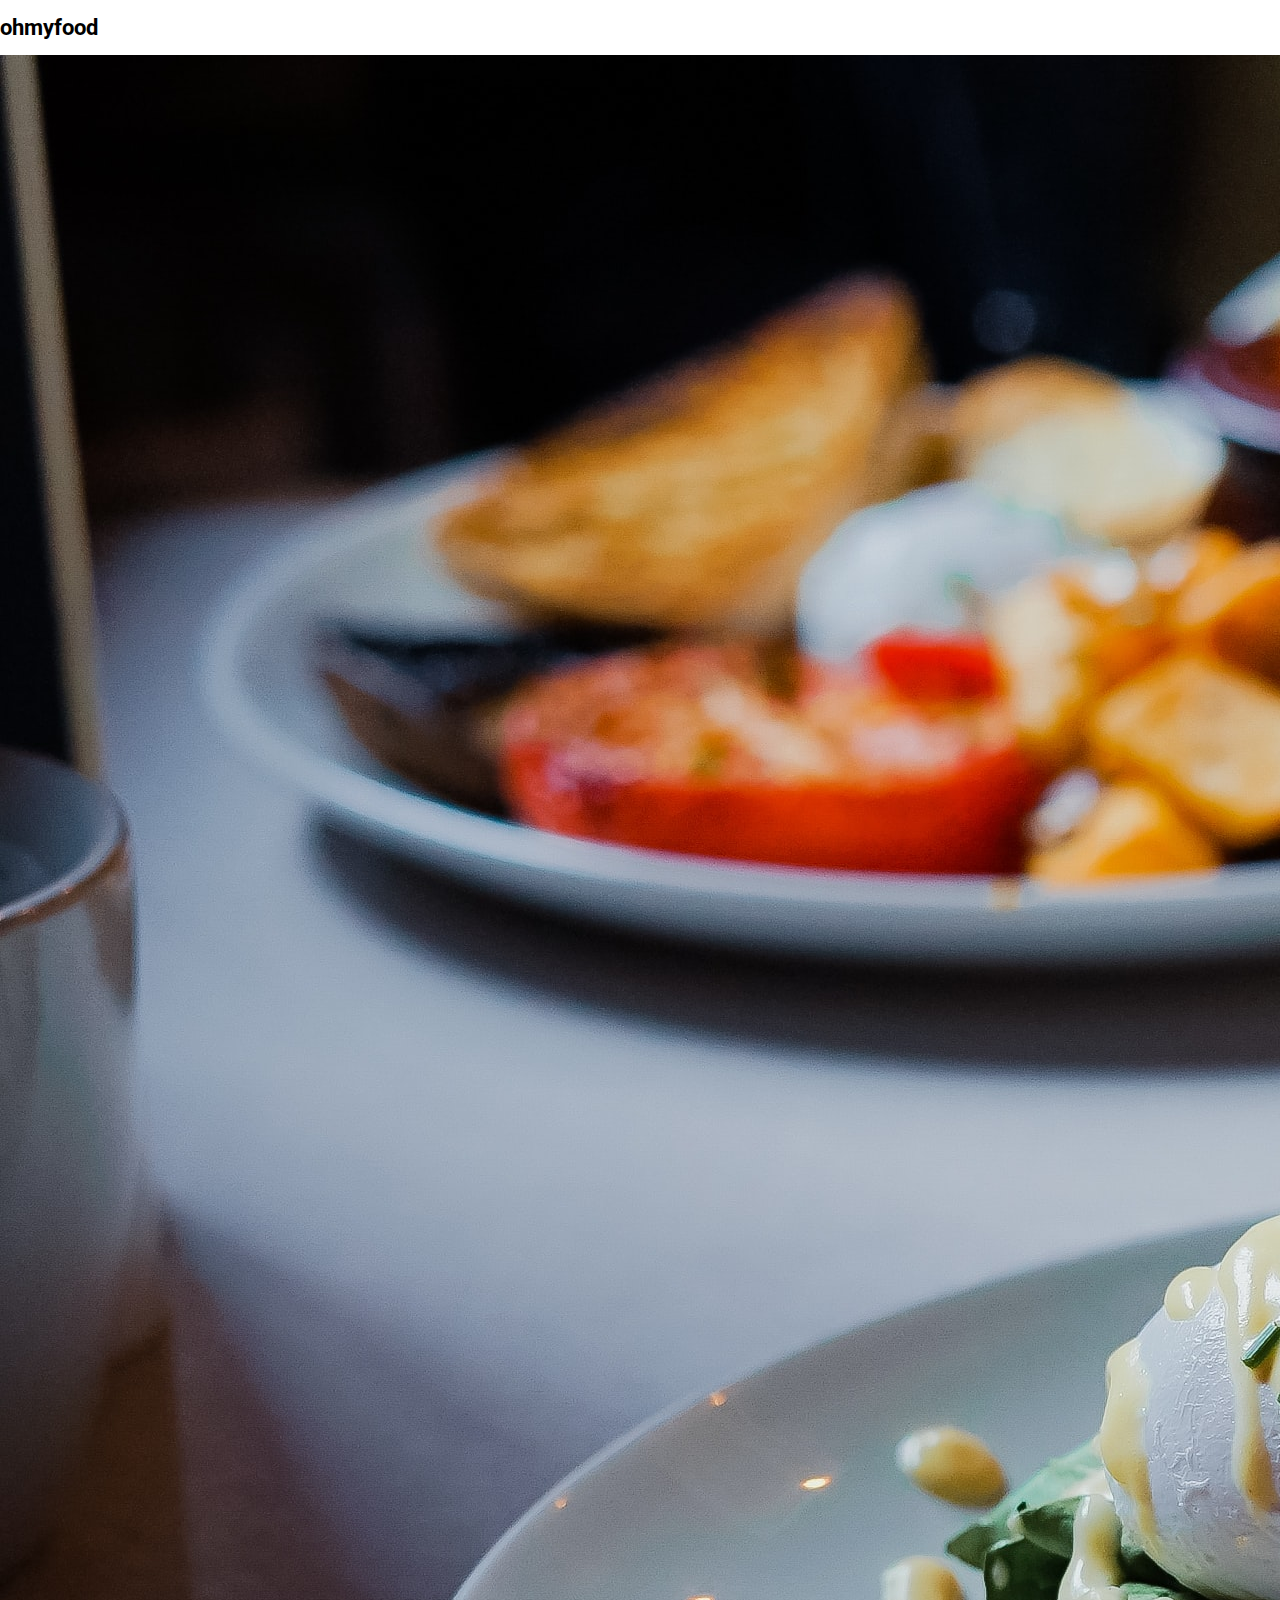
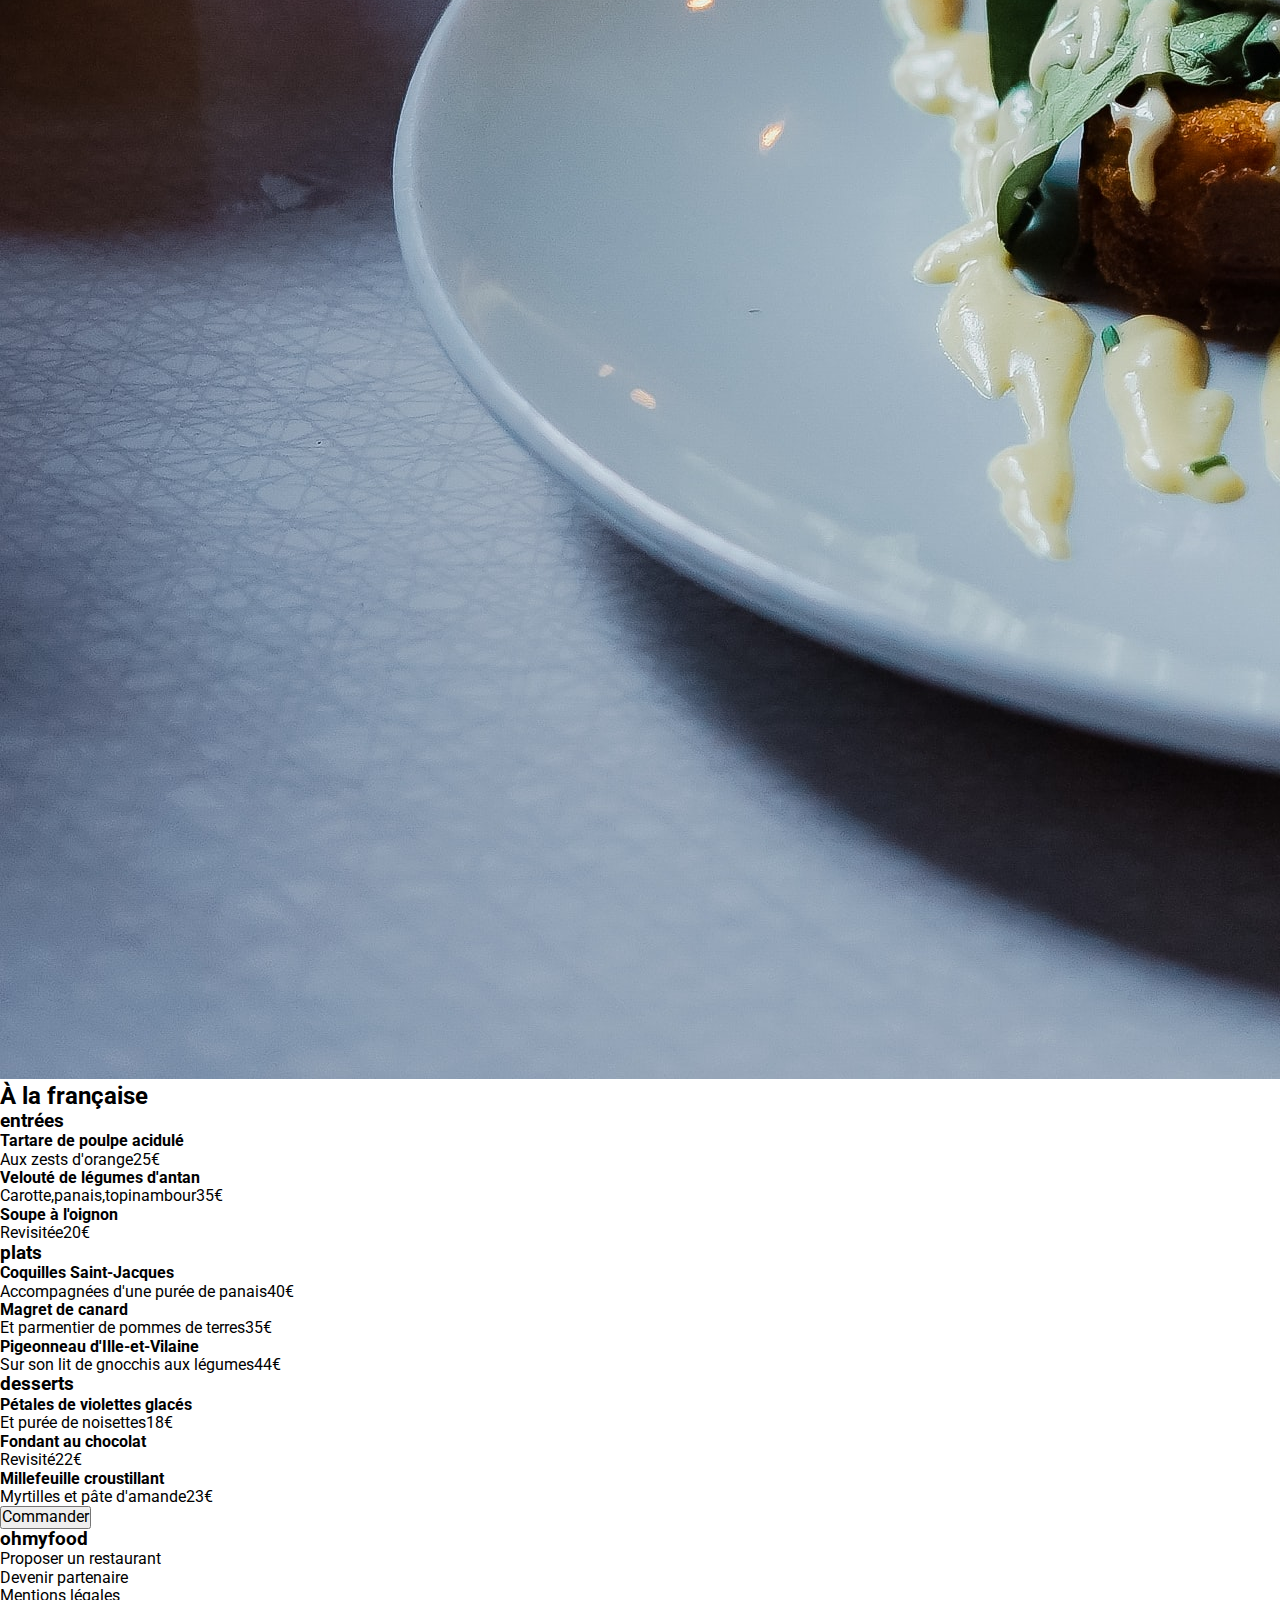
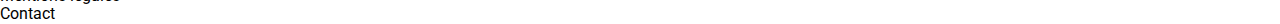
==== alafrancaise.html @ 88480c71 "Toute les pages créer" ====
<!DOCTYPE html>
<html lang="fr">
  <head>
    <meta charset="UTF-8" />
    <meta http-equiv="X-UA-Compatible" content="IE=edge" />
    <meta name="viewport" content="width=device-width, initial-scale=1.0" />
    <link rel="preconnect" href="https://fonts.googleapis.com" />
    <link rel="preconnect" href="https://fonts.gstatic.com" crossorigin />
    <link rel="preconnect" href="https://fonts.googleapis.com" />
    <link rel="preconnect" href="https://fonts.gstatic.com" crossorigin />
    <link
      href="https://fonts.googleapis.com/css2?family=Roboto&display=swap"
      rel="stylesheet"
    />
    <link
      rel="stylesheet"
      href="https://cdnjs.cloudflare.com/ajax/libs/font-awesome/6.1.1/css/all.min.css"
      integrity="sha512-KfkfwYDsLkIlwQp6LFnl8zNdLGxu9YAA1QvwINks4PhcElQSvqcyVLLD9aMhXd13uQjoXtEKNosOWaZqXgel0g=="
      crossorigin="anonymous"
      referrerpolicy="no-referrer"
    />
    <link
      href="https://fonts.googleapis.com/css2?family=Shrikhand&display=swap"
      rel="stylesheet"
    />
    <link
      rel="stylesheet"
      href="https://cdnjs.cloudflare.com/ajax/libs/font-awesome/6.1.1/css/all.min.css"
      integrity="sha512-KfkfwYDsLkIlwQp6LFnl8zNdLGxu9YAA1QvwINks4PhcElQSvqcyVLLD9aMhXd13uQjoXtEKNosOWaZqXgel0g=="
      crossorigin="anonymous"
      referrerpolicy="no-referrer"
    />
    <link rel="stylesheet" href="/css/normalize.css" />
    <link rel="stylesheet" href="/css/Cards.css" />
    <title>Ohmyfood</title>
  </head>
  <body>
    <header>
      <h1><a href="index.html"><i class="fa-solid fa-arrow-left"></i></a>ohmyfood</h1>
    </header>
    <main>
        <section>
            <article class="cards">
              <img src="img/toa-heftiba.jpg" alt="toa-heftiba" />
              <div class="container">
                <div class="cards_entete">
                    <h2>À la française</h2>
                    <i class="fa-regular fa-heart regu"></i>
                    <i class="fa-solid fa-heart solid"></i>
                </div>
                <div class="list">
                    <h3>entrées</h3>
                    <nav>
                    <ul>
                            <li><a href="#"><h4>Tartare de poulpe acidulé</h4>
                            <p class="space">Aux zests d'orange<span>25€</span></p></a></li>

                            <li><a href="#"><h4>Velouté de légumes d'antan</h4>
                            <p class="space">Carotte,panais,topinambour<span>35€</span></p></a></li>

                            <li><a href="#"><h4>Soupe à l'oignon</h4>
                            <p class="space">Revisitée<span>20€</span></p></a></li>
                    </ul>
                    </nav>
                    <h3>plats</h3>
                    <nav>
                    <ul>

                            <li><a href="#"><h4>Coquilles Saint-Jacques</h4>
                            <p class="space">Accompagnées d'une purée de panais<span>40€</span></p></a></li>

                            <li><a href="#"><h4>Magret de canard</h4>
                            <p class="space">Et parmentier de pommes de terres<span>35€</span></p></a></li>

                            <li><a href="#"><h4>Pigeonneau d'Ille-et-Vilaine</h4>
                            <p class="space">Sur son lit de gnocchis aux légumes<span>44€</span></p></a></li>
                    </ul>
                    </nav>
                    <h3>desserts</h3>
                    <nav>
                    <ul>

                            <li><a href="#"><h4>Pétales de violettes glacés</h4>
                            <p class="space">Et purée de noisettes<span>18€</span></p></a></li>

                            <li><a href="#"><h4>Fondant au chocolat</h4>
                            <p class="space">Revisité<span>22€</span></p></a></li>

                            <li><a href="#"><h4>Millefeuille croustillant</h4>
                            <p class="space">Myrtilles et pâte d'amande<span>23€</span></p></a></li>
                    </ul>
                    </nav>
                </div>
                <form>
                <button type="submit">Commander</button>
                </form>
              </div>
            </article>
        </section>
    </main>
    <footer>
        <h3>ohmyfood</h3>
        <nav>
          <ul>
            <li>
              <a href="#"
                ><i class="fa-solid fa-utensils"></i>Proposer un restaurant</a
              >
            </li>
            <li>
              <a href="#"
                ><i class="fa-solid fa-handshake-angle"></i>Devenir partenaire</a
              >
            </li>
            <li><a href="#">Mentions légales</a></li>
            <li><a href="#">Contact</a></li>
          </ul>
        </nav>
      </footer>
</html>
---- css/Cards.css ----
/* GLOBAL*/
*,
::before,
::after {
  box-sizing: border-box;
  padding: 0;
  margin: 0;
}
html {
  font-size: 62.5%;
}
body {
  font-family: "Raleway", sans-serif;
  font-family: "Roboto", sans-serif;
  font-size: 1.6rem;
  margin: 0 auto;
  list-style: none;
}
header,
main {
  max-width: 1440px;
  margin: 0 auto;
}
h1 {
  font-size: 2.2rem;
  font-weight: bold;
  color: black;
}

img {
  object-fit: cover;
}
a {
  text-decoration: none;
  color: black;
}
.logo_invert {
  filter: invert(100%);
  -webkit-filter: invert(100%);
}
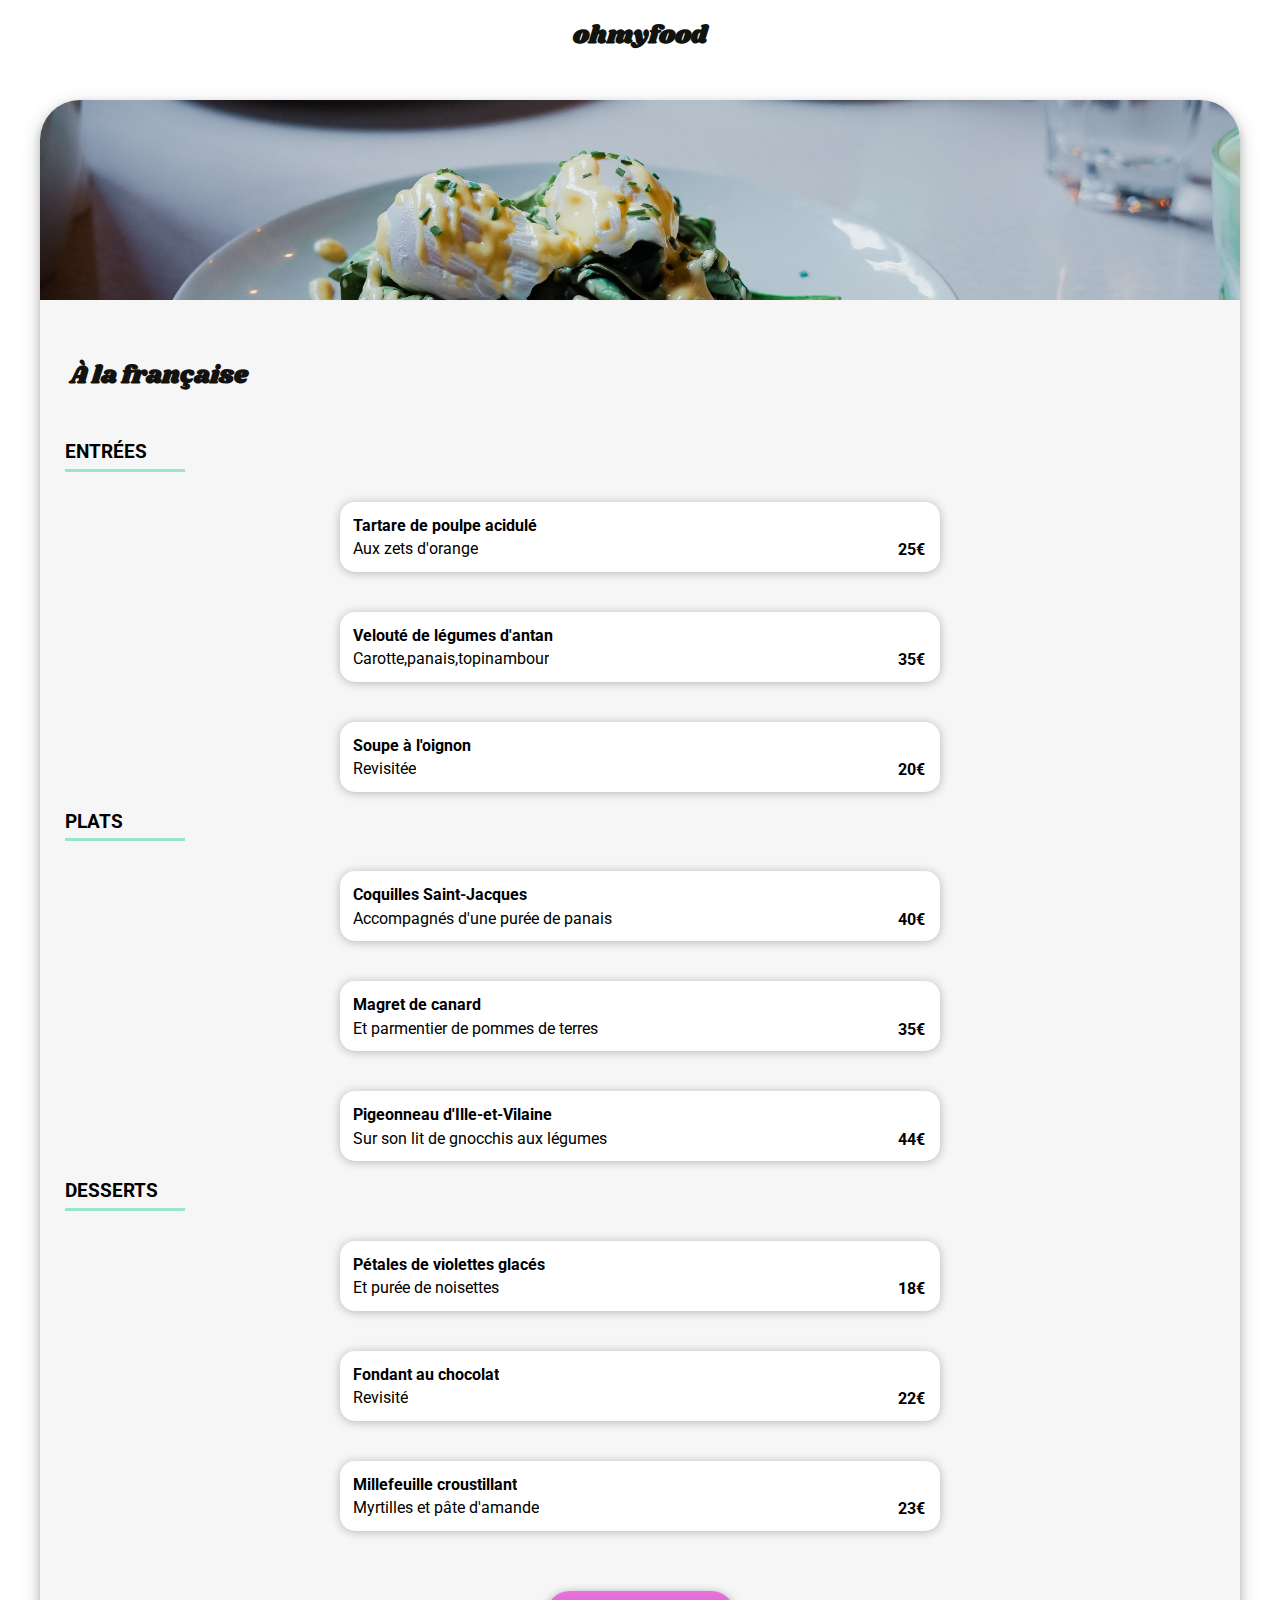
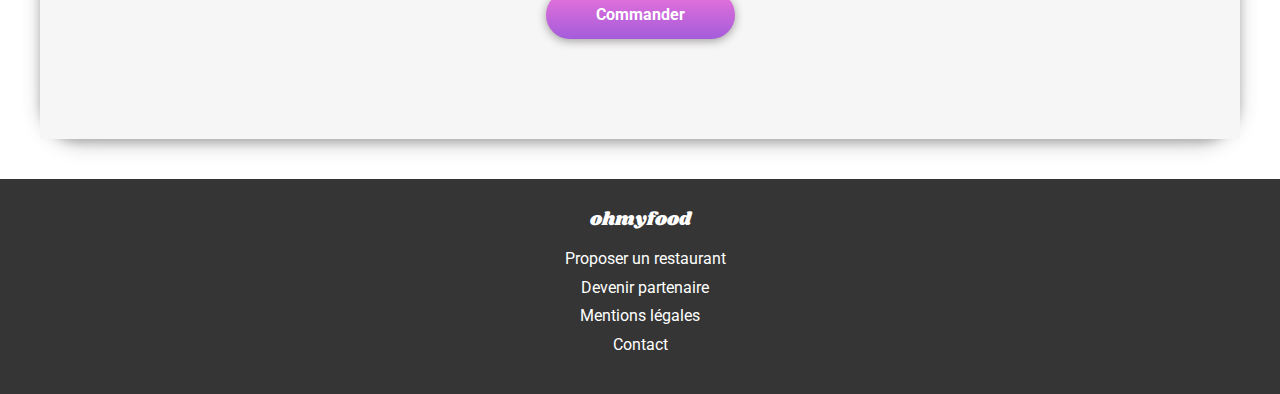
==== commit 9fd63107: "projet3 terminé" ====
--- a/alafrancaise.html
+++ b/alafrancaise.html
@@ -30,9 +30,8 @@
       crossorigin="anonymous"
       referrerpolicy="no-referrer"
     />
-    <link rel="stylesheet" href="/css/normalize.css" />
-    <link rel="stylesheet" href="/css/Cards.css" />
-    <title>Ohmyfood</title>
+    <link rel="stylesheet" href="restaurants.css" />
+    <title>A la française</title>
   </head>
   <body>
     <header>
@@ -44,53 +43,100 @@
               <img src="img/toa-heftiba.jpg" alt="toa-heftiba" />
               <div class="container">
                 <div class="cards_entete">
-                    <h2>À la française</h2>
+                    <h2 class="tittle_cards">À la française</h2>
                     <i class="fa-regular fa-heart regu"></i>
                     <i class="fa-solid fa-heart solid"></i>
                 </div>
-                <div class="list">
-                    <h3>entrées</h3>
-                    <nav>
-                    <ul>
-                            <li><a href="#"><h4>Tartare de poulpe acidulé</h4>
-                            <p class="space">Aux zests d'orange<span>25€</span></p></a></li>
+                <section class="list">
+                    <h3 class="list_tittle">entrées</h3>
+                    <div class="menus">
+                    <div class="slidedown1 menuitem">
+                      <header class="menu_header">
+                      <h4 class="menu_titre">Tartare de poulpe acidulé</h4>
+                      <p class="menu_description">Aux zets d'orange</p>
+                      </header>
+                    <div class="menu_prix">25€</div>
+                    <div class="menu_confirmation"><i class="fa-solid fa-circle-check"></i></i></div>
+                    </div>
 
-                            <li><a href="#"><h4>Velouté de légumes d'antan</h4>
-                            <p class="space">Carotte,panais,topinambour<span>35€</span></p></a></li>
+                    <div class="slidedown2 menuitem">
+                      <header class="menu_header">
+                      <h4 class="menu_titre">Velouté de légumes d'antan</h4>
+                      <p class="menu_description">Carotte,panais,topinambour</p>
+                      </header>
+                    <div class="menu_prix">35€</div>
+                    <div class="menu_confirmation"><i class="fa-solid fa-circle-check"></i></i></div>
+                    </div>
 
-                            <li><a href="#"><h4>Soupe à l'oignon</h4>
-                            <p class="space">Revisitée<span>20€</span></p></a></li>
-                    </ul>
-                    </nav>
-                    <h3>plats</h3>
-                    <nav>
-                    <ul>
+                    <div class="slidedown3 menuitem">
+                      <header class="menu_header">
+                      <h4 class="menu_titre">Soupe à l'oignon</h4>
+                      <p class="menu_description">Revisitée</p>
+                      </header>
+                    <div class="menu_prix">20€</div>
+                    <div class="menu_confirmation"><i class="fa-solid fa-circle-check"></i></i></div>
+                    </div>
+                    </div>   
+                    <h3 class="list_tittle">plats</h3>
+                    <div class="menus">
+                      <div class="slidedown1 menuitem">
 
-                            <li><a href="#"><h4>Coquilles Saint-Jacques</h4>
-                            <p class="space">Accompagnées d'une purée de panais<span>40€</span></p></a></li>
+                        <header class="menu_header">
+                        <h4 class="menu_titre">Coquilles Saint-Jacques</h4>
+                        <p class="menu_description">Accompagnés d'une purée de panais</p>
+                        </header>
+                      <div class="menu_prix">40€</div>
+                      <div class="menu_confirmation"><i class="fa-solid fa-circle-check"></i></i></div>
+                      </div>
 
-                            <li><a href="#"><h4>Magret de canard</h4>
-                            <p class="space">Et parmentier de pommes de terres<span>35€</span></p></a></li>
+                      <div class="slidedown2 menuitem">
+                        <header class="menu_header">
+                        <h4 class="menu_titre">Magret de canard</h4>
+                        <p class="menu_description">Et parmentier de pommes de terres</p>
+                        </header>
+                      <div class="menu_prix">35€</div>
+                      <div class="menu_confirmation"><i class="fa-solid fa-circle-check"></i></i></div>
+                      </div>
 
-                            <li><a href="#"><h4>Pigeonneau d'Ille-et-Vilaine</h4>
-                            <p class="space">Sur son lit de gnocchis aux légumes<span>44€</span></p></a></li>
-                    </ul>
-                    </nav>
-                    <h3>desserts</h3>
-                    <nav>
-                    <ul>
+                      <div class="slidedown3 menuitem">
+                        <header class="menu_header">
+                        <h4 class="menu_titre">Pigeonneau d'Ille-et-Vilaine</h4>
+                        <p class="menu_description">Sur son lit de gnocchis aux légumes</p>
+                        </header>
+                      <div class="menu_prix">44€</div>
+                      <div class="menu_confirmation"><i class="fa-solid fa-circle-check"></i></i></div>
+                      </div>
+                    </div>
+                    <h3 class="list_tittle">desserts</h3>
+                    <div class="menus">
+                      <div class="slidedown1 menuitem">
+                        <header class="menu_header">
+                        <h4 class="menu_titre">Pétales de violettes glacés</h4>
+                        <p class="menu_description">Et purée de noisettes</p>
+                        </header>
+                      <div class="menu_prix">18€</div>
+                      <div class="menu_confirmation"><i class="fa-solid fa-circle-check"></i></i></div>
+                      </div>
 
-                            <li><a href="#"><h4>Pétales de violettes glacés</h4>
-                            <p class="space">Et purée de noisettes<span>18€</span></p></a></li>
+                      <div class="slidedown2 menuitem">
+                        <header class="menu_header">
+                        <h4 class="menu_titre">Fondant au chocolat</h4>
+                        <p class="menu_description">Revisité</p>
+                        </header>
+                      <div class="menu_prix">22€</div>
+                      <div class="menu_confirmation"><i class="fa-solid fa-circle-check"></i></i></div>
+                      </div>
 
-                            <li><a href="#"><h4>Fondant au chocolat</h4>
-                            <p class="space">Revisité<span>22€</span></p></a></li>
-
-                            <li><a href="#"><h4>Millefeuille croustillant</h4>
-                            <p class="space">Myrtilles et pâte d'amande<span>23€</span></p></a></li>
-                    </ul>
-                    </nav>
-                </div>
+                      <div class="slidedown3 menuitem">
+                        <header class="menu_header">
+                        <h4 class="menu_titre">Millefeuille croustillant</h4>
+                        <p class="menu_description">Myrtilles et pâte d'amande</p>
+                        </header>
+                      <div class="menu_prix">23€</div>
+                      <div class="menu_confirmation"><i class="fa-solid fa-circle-check"></i></i></div>
+                      </div>
+                    </div>
+                </section>
                 <form>
                 <button type="submit">Commander</button>
                 </form>
@@ -113,7 +159,7 @@
               >
             </li>
             <li><a href="#">Mentions légales</a></li>
-            <li><a href="#">Contact</a></li>
+            <li><a href="mailto:ohmyfood@gmail.com">Contact</a></li>
           </ul>
         </nav>
       </footer>
--- a/restaurants.css
+++ b/restaurants.css
@@ -0,0 +1,635 @@
+/* Document
+   ========================================================================== */
+/**
+ * 1. Correct the line height in all browsers.
+ * 2. Prevent adjustments of font size after orientation changes in iOS.
+ */
+html {
+  line-height: 1.15; /* 1 */
+  -webkit-text-size-adjust: 100%; /* 2 */
+}
+
+/**
+       * Render the `main` element consistently in IE.
+       */
+main {
+  display: block;
+}
+
+h1, .tittle_cards {
+  font-size: 2em;
+  margin: 0.67em 0;
+}
+
+/* Grouping content
+         ========================================================================== */
+/**
+       * 1. Add the correct box sizing in Firefox.
+       * 2. Show the overflow in Edge and IE.
+       */
+hr {
+  box-sizing: content-box; /* 1 */
+  height: 0; /* 1 */
+  overflow: visible; /* 2 */
+}
+
+/**
+       * 1. Correct the inheritance and scaling of font size in all browsers.
+       * 2. Correct the odd `em` font sizing in all browsers.
+       */
+pre {
+  font-family: monospace, monospace; /* 1 */
+  font-size: 1em; /* 2 */
+}
+
+/* Text-level semantics
+         ========================================================================== */
+/**
+       * Remove the gray background on active links in IE 10.
+       */
+a {
+  background-color: transparent;
+}
+
+/**
+       * 1. Remove the bottom border in Chrome 57-
+       * 2. Add the correct text decoration in Chrome, Edge, IE, Opera, and Safari.
+       */
+abbr[title] {
+  border-bottom: none; /* 1 */
+  text-decoration: underline; /* 2 */
+  text-decoration: underline dotted; /* 2 */
+}
+
+/**
+       * Add the correct font weight in Chrome, Edge, and Safari.
+       */
+b,
+strong {
+  font-weight: bolder;
+}
+
+/**
+       * 1. Correct the inheritance and scaling of font size in all browsers.
+       * 2. Correct the odd `em` font sizing in all browsers.
+       */
+code,
+kbd,
+samp {
+  font-family: monospace, monospace; /* 1 */
+  font-size: 1em; /* 2 */
+}
+
+/**
+       * Add the correct font size in all browsers.
+       */
+small {
+  font-size: 80%;
+}
+
+/**
+       * Prevent `sub` and `sup` elements from affecting the line height in
+       * all browsers.
+       */
+sub,
+sup {
+  font-size: 75%;
+  line-height: 0;
+  position: relative;
+  vertical-align: baseline;
+}
+
+sub {
+  bottom: -0.25em;
+}
+
+sup {
+  top: -0.5em;
+}
+
+/* Embedded content
+         ========================================================================== */
+/**
+       * Remove the border on images inside links in IE 10.
+       */
+img {
+  border-style: none;
+}
+
+/* Forms
+         ========================================================================== */
+/**
+       * 1. Change the font styles in all browsers.
+       * 2. Remove the margin in Firefox and Safari.
+       */
+button,
+input,
+optgroup,
+select,
+textarea {
+  font-family: inherit; /* 1 */
+  font-size: 100%; /* 1 */
+  line-height: 1.15; /* 1 */
+  margin: 0; /* 2 */
+}
+
+/**
+       * Show the overflow in IE.
+       * 1. Show the overflow in Edge.
+       */
+button,
+input {
+  /* 1 */
+  overflow: visible;
+}
+
+/**
+       * Remove the inheritance of text transform in Edge, Firefox, and IE.
+       * 1. Remove the inheritance of text transform in Firefox.
+       */
+button,
+select {
+  /* 1 */
+  text-transform: none;
+}
+
+/**
+       * Correct the inability to style clickable types in iOS and Safari.
+       */
+button,
+[type=button],
+[type=reset],
+[type=submit] {
+  -webkit-appearance: button;
+}
+
+/**
+       * Remove the inner border and padding in Firefox.
+       */
+button::-moz-focus-inner,
+[type=button]::-moz-focus-inner,
+[type=reset]::-moz-focus-inner,
+[type=submit]::-moz-focus-inner {
+  border-style: none;
+  padding: 0;
+}
+
+/**
+       * Restore the focus styles unset by the previous rule.
+       */
+button:-moz-focusring,
+[type=button]:-moz-focusring,
+[type=reset]:-moz-focusring,
+[type=submit]:-moz-focusring {
+  outline: 1px dotted ButtonText;
+}
+
+/**
+       * Correct the padding in Firefox.
+       */
+fieldset {
+  padding: 0.35em 0.75em 0.625em;
+}
+
+/**
+       * 1. Correct the text wrapping in Edge and IE.
+       * 2. Correct the color inheritance from `fieldset` elements in IE.
+       * 3. Remove the padding so developers are not caught out when they zero out
+       *    `fieldset` elements in all browsers.
+       */
+legend {
+  box-sizing: border-box; /* 1 */
+  color: inherit; /* 2 */
+  display: table; /* 1 */
+  max-width: 100%; /* 1 */
+  padding: 0; /* 3 */
+  white-space: normal; /* 1 */
+}
+
+/**
+       * Add the correct vertical alignment in Chrome, Firefox, and Opera.
+       */
+progress {
+  vertical-align: baseline;
+}
+
+/**
+       * Remove the default vertical scrollbar in IE 10+.
+       */
+textarea {
+  overflow: auto;
+}
+
+/**
+       * 1. Add the correct box sizing in IE 10.
+       * 2. Remove the padding in IE 10.
+       */
+[type=checkbox],
+[type=radio] {
+  box-sizing: border-box; /* 1 */
+  padding: 0; /* 2 */
+}
+
+/**
+       * Correct the cursor style of increment and decrement buttons in Chrome.
+       */
+[type=number]::-webkit-inner-spin-button,
+[type=number]::-webkit-outer-spin-button {
+  height: auto;
+}
+
+/**
+       * 1. Correct the odd appearance in Chrome and Safari.
+       * 2. Correct the outline style in Safari.
+       */
+[type=search] {
+  -webkit-appearance: textfield; /* 1 */
+  outline-offset: -2px; /* 2 */
+}
+
+/**
+       * Remove the inner padding in Chrome and Safari on macOS.
+       */
+[type=search]::-webkit-search-decoration {
+  -webkit-appearance: none;
+}
+
+/**
+       * 1. Correct the inability to style clickable types in iOS and Safari.
+       * 2. Change font properties to `inherit` in Safari.
+       */
+::-webkit-file-upload-button {
+  -webkit-appearance: button; /* 1 */
+  font: inherit; /* 2 */
+}
+
+/* Interactive
+         ========================================================================== */
+/*
+       * Add the correct display in Edge, IE 10+, and Firefox.
+       */
+details {
+  display: block;
+}
+
+/*
+       * Add the correct display in all browsers.
+       */
+summary {
+  display: list-item;
+}
+
+/* Misc
+         ========================================================================== */
+/**
+       * Add the correct display in IE 10+.
+       */
+template {
+  display: none;
+}
+
+/**
+       * Add the correct display in IE 10.
+       */
+[hidden] {
+  display: none;
+}
+
+*,
+::before,
+::after {
+  box-sizing: border-box;
+  padding: 0;
+  margin: 0;
+}
+
+html {
+  font-size: 62.5%;
+}
+
+body {
+  font-family: "Roboto", sans-serif;
+  font-size: 1.6rem;
+  margin: 0 auto;
+}
+
+header,
+main {
+  max-width: 1440px;
+  margin: 0 auto;
+  text-align: center;
+}
+
+h1, .tittle_cards {
+  font-family: "Shrikhand", cursive;
+  font-weight: bold;
+  color: #12130f;
+  padding: 2rem 0 1rem 0;
+  margin: 0.15rem 0;
+  font-size: 2.5rem;
+}
+
+.list_tittle {
+  text-transform: uppercase;
+}
+
+img {
+  object-fit: cover;
+}
+
+a {
+  text-decoration: none;
+  color: #353535;
+}
+
+i:hover,
+button:hover {
+  cursor: pointer;
+}
+
+li {
+  list-style-type: none;
+}
+
+.header_acceuil {
+  box-shadow: 0px 2px 5px rgb(184, 182, 182);
+}
+
+.fa-arrow-left {
+  position: absolute;
+  left: 0;
+  margin-left: 2rem;
+  font-size: 2.5rem;
+}
+
+.cards {
+  display: flex;
+  flex-direction: column;
+  background-color: white;
+  box-shadow: 0 4px 8px 0 rgba(0, 0, 0, 0.2), 0 6px 20px 0 rgba(0, 0, 0, 0.19);
+  border-radius: 40px 40px 0 0;
+}
+.cards img {
+  max-height: 240px;
+  width: 100%;
+  object-fit: cover;
+}
+
+.container {
+  margin-top: -4rem;
+  border-radius: 4rem 4rem 0 0;
+  background-color: #f6f6f6;
+  z-index: 1;
+  position: relative;
+}
+
+.cards_entete {
+  display: flex;
+  position: relative;
+  justify-content: space-between;
+  margin: 4rem 3rem;
+}
+
+.list {
+  display: flex;
+  flex-direction: column;
+  text-align: left;
+}
+
+.list h3 {
+  width: 10%;
+  margin: 0 0 1rem 2.5rem;
+  padding-bottom: 0.5rem;
+  border-bottom: 3px solid #99e3d1;
+}
+
+.fa-heart {
+  font-size: 25px;
+  position: absolute;
+  right: 0;
+  bottom: 0;
+  margin: 1.5rem 1rem 1.3rem 0;
+}
+
+.solid {
+  background: linear-gradient(#eb72da, #a45cdb);
+  -webkit-background-clip: text;
+  -webkit-text-fill-color: transparent;
+  opacity: 0;
+  transition: 0.3s;
+}
+.solid:hover {
+  opacity: 1;
+}
+
+.regu {
+  color: black;
+}
+.regu:hover {
+  display: none;
+}
+
+.slidedown1 {
+  animation: slideDown 1s;
+  animation-delay: 0s;
+  animation-iteration-count: 1;
+}
+
+.slidedown2 {
+  animation: slideDown 1s;
+  animation-delay: 0.2s;
+  animation-iteration-count: 1;
+}
+
+.slidedown3 {
+  animation: slideDown 1s;
+  animation-delay: 0.4s;
+  animation-iteration-count: 1;
+}
+
+.slidedown4 {
+  animation: slideDown 1s;
+  animation-delay: 0.6s;
+  animation-iteration-count: 1;
+}
+
+@keyframes slideDown {
+  from {
+    transform: translateY(200px);
+    opacity: 0;
+  }
+  to {
+    transform: translateY(0);
+    opacity: 1;
+  }
+}
+.menuitem {
+  background-color: white;
+  box-shadow: 0px 1px 10px rgb(184, 178, 178);
+  border-radius: 15px;
+  overflow: hidden;
+  height: 7rem;
+  margin: 2rem;
+  position: relative;
+  animation-fill-mode: both;
+  display: flex;
+  align-items: flex-end;
+}
+
+.menuitem:hover {
+  cursor: pointer;
+}
+
+.menu_header {
+  display: flex;
+  flex-direction: column;
+  align-items: flex-start;
+  margin: 1.3rem;
+  flex: 1;
+  overflow: hidden;
+}
+
+.menu_prix {
+  padding-bottom: 1.2rem;
+  font-weight: bold;
+}
+
+.menu_titre {
+  display: block;
+  font-weight: bold;
+  padding-bottom: 0.5rem;
+  overflow: hidden;
+  text-overflow: ellipsis;
+  white-space: nowrap;
+  max-width: 100%;
+}
+
+.menu_description {
+  display: block;
+  white-space: nowrap;
+  overflow: hidden;
+  text-overflow: ellipsis;
+  white-space: nowrap;
+  max-width: 100%;
+}
+
+.menu_confirmation {
+  position: relative;
+  font-size: 20px;
+  margin: -5.7rem -6rem 0 1.5rem;
+  background-color: #98e2d1;
+  color: white;
+  display: flex;
+  align-items: center;
+  justify-content: center;
+  width: 60px;
+  height: 75px;
+}
+
+.menuitem:hover .menu_confirmation {
+  transition-duration: 1s;
+  animation: slideLeft 1s forwards;
+}
+
+.fa-circle-check {
+  position: absolute;
+  font-size: 25px;
+  color: white;
+  display: flex;
+  align-items: center;
+  justify-content: center;
+}
+
+.menuitem:hover .fa-circle-check {
+  animation: slideLeftbutton 1s;
+  animation-fill-mode: forwards;
+}
+
+@keyframes slideLeft {
+  from {
+    margin-right: -6rem;
+  }
+  to {
+    margin-right: 0;
+  }
+}
+@keyframes slideLeftbutton {
+  from {
+    transform: rotate(-270deg);
+  }
+  to {
+    transform: rotate(0);
+  }
+}
+button {
+  font-weight: bold;
+  border: none;
+  background-image: linear-gradient(180deg, #eb72da, #a45cdb);
+  color: white;
+  box-shadow: 0px 2px 10px rgb(160, 155, 155);
+  padding: 1.5rem 5rem;
+  border-radius: 25px;
+  margin: 4rem 0 10rem 0;
+}
+button:hover {
+  transform: scale(1.05);
+  cursor: pointer;
+}
+
+footer {
+  background-color: #353535;
+  padding: 3rem;
+  text-align: center;
+}
+footer h3 {
+  font-family: "Shrikhand", cursive;
+  color: white;
+  font-weight: lighter;
+  padding-bottom: 2rem;
+}
+footer a {
+  color: #ffffff;
+}
+footer i {
+  padding-right: 1rem;
+}
+footer li {
+  padding-bottom: 1rem;
+}
+
+@media only screen and (min-width: 1024px) {
+  .fa-arrow-left {
+    display: none;
+  }
+  .cards {
+    border-radius: 40px;
+    margin: 4rem;
+    display: flex;
+  }
+  .cards img {
+    border-radius: 40px;
+  }
+  .container {
+    border-radius: 0;
+    display: flex;
+    flex-direction: column;
+  }
+  .menus {
+    display: flex;
+    align-items: center;
+    flex-direction: column;
+  }
+  .menuitem {
+    width: 50%;
+  }
+  .list ul {
+    display: flex;
+    flex-direction: column;
+    width: 50%;
+  }
+  .button {
+    border-radius: 0 0 40px 40px;
+  }
+}
+
+/*# sourceMappingURL=restaurants.css.map */
